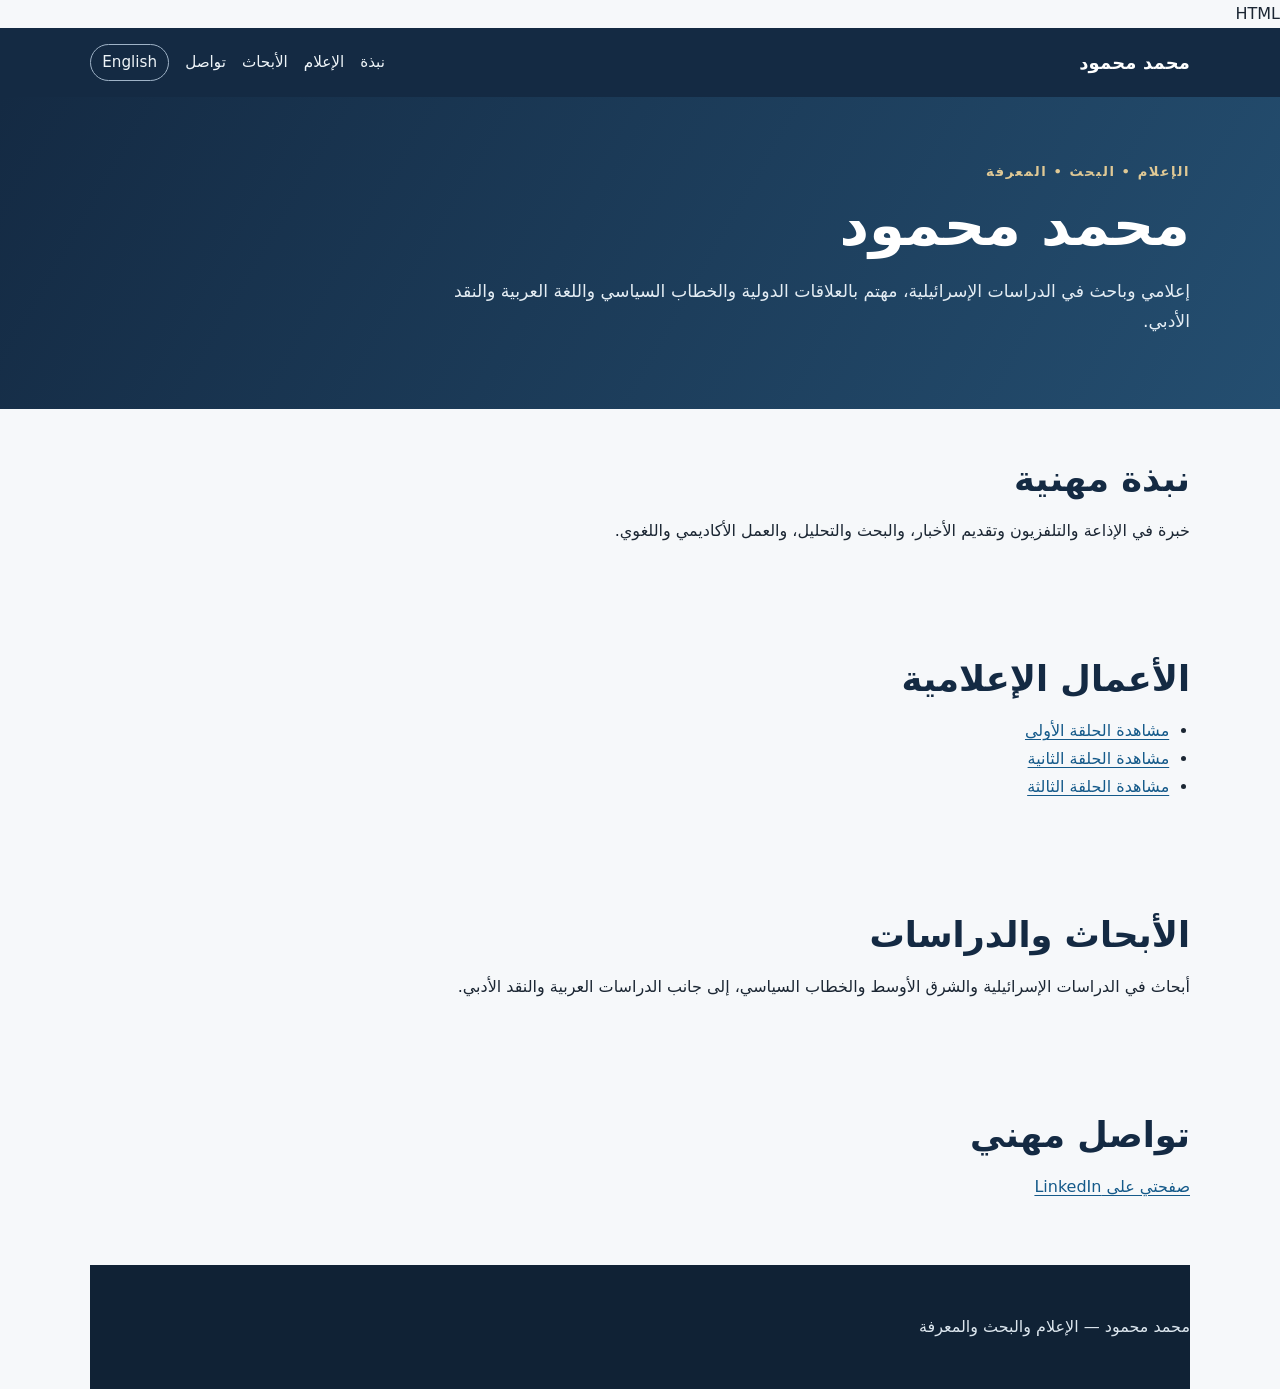
==== ar/index.html @ 9ee57ae4 "Create index.html" ====
HTML
<!doctype html>
<html lang="ar" dir="rtl">
<head>
<meta charset="utf-8">
<meta name="viewport" content="width=device-width, initial-scale=1">
<title>محمد محمود | الإعلام والبحث والمعرفة</title>
<link rel="stylesheet" href="../styles.css">
</head>
<body>
<header class="top">
<div class="wrap nav">
<a class="brand" href="./">محمد محمود</a>
<nav class="navlinks">
<a href="#about">نبذة</a>
<a href="#media">الإعلام</a>
<a href="#research">الأبحاث</a>
<a href="#contact">تواصل</a>
<a class="lang" href="../en/">English</a>
</nav>
</div>
</header>
<main>
<section class="hero">
<div class="wrap">
<div class="kicker">الإعلام • البحث • المعرفة</div>
<h1>محمد محمود</h1>
<p>إعلامي وباحث في الدراسات الإسرائيلية، مهتم بالعلاقات الدولية والخطاب السياسي واللغة العربية والنقد الأدبي.</p>
</div>
</section>
<section id="about">
<div class="wrap">
<h2>نبذة مهنية</h2>
<p>خبرة في الإذاعة والتلفزيون وتقديم الأخبار، والبحث والتحليل، والعمل الأكاديمي واللغوي.</p>
</div>
</section>
<section id="media">
<div class="wrap">
<h2>الأعمال الإعلامية</h2>
<ul>
<li><a href="https://youtu.be/ucqKWUjxW2U">مشاهدة الحلقة الأولى</a></li>
<li><a href="https://youtu.be/Da2Nyr9CQKY">مشاهدة الحلقة الثانية</a></li>
<li><a href="https://youtu.be/_XRgqddhoZE">مشاهدة الحلقة الثالثة</a></li>
</ul>
</div>
</section>
<section id="research">
<div class="wrap">
<h2>الأبحاث والدراسات</h2>
<p>أبحاث في الدراسات الإسرائيلية والشرق الأوسط والخطاب السياسي، إلى جانب الدراسات العربية والنقد الأدبي.</p>
</div>
</section>
<section id="contact">
<div class="wrap">
<h2>تواصل مهني</h2>
<p><a href="https://www.linkedin.com/in/mohammad-husain-970792160/">صفحتي على LinkedIn</a></p>
</div>
</section>
</main>
<footer class="wrap">
<p>محمد محمود — الإعلام والبحث والمعرفة</p>
</footer>
</body>
</html>
---- styles.css ----
:root{--navy:#142a43;--blue:#285b83;--ink:#1b2633;--muted:#617080;--paper:#f6f8fa;--line:#dce3ea;--white:#fff;--accent:#c6a66b}
*{box-sizing:border-box}
html{scroll-behavior:smooth}
body{margin:0;background:var(--paper);color:var(--ink);font-family:system-ui,-apple-system,"Segoe UI",Tahoma,Arial,sans-serif;line-height:1.75}
a{color:#155a8a;text-underline-offset:3px}
a:hover{color:#0b3b5d}
.wrap{width:min(1100px,92%);margin:auto}
.top{background:var(--navy);color:#fff}
.nav{display:flex;align-items:center;justify-content:space-between;gap:1rem;padding:1rem 0;flex-wrap:wrap}
.brand{font-size:1.12rem;font-weight:750;letter-spacing:.01em;color:#fff;text-decoration:none}
.navlinks{display:flex;gap:1rem;flex-wrap:wrap;align-items:center}
.navlinks a{color:#eef4f8;text-decoration:none;font-size:.95rem}
.lang{border:1px solid #9fb3c7;border-radius:999px;padding:.25rem .7rem}
.hero{padding:4rem 0 3.5rem;background:linear-gradient(120deg,#142a43,#244e70);color:#fff}
.hero-grid{display:grid;grid-template-columns:1.6fr .8fr;gap:2rem;align-items:center}
.kicker{color:#e0c995;text-transform:uppercase;font-size:.82rem;letter-spacing:.12em;font-weight:700}
h1{font-size:clamp(2.1rem,5vw,3.6rem);line-height:1.13;margin:.6rem 0 1rem}
.hero p{max-width:760px;color:#e4edf4;font-size:1.08rem}
.actions{display:flex;gap:.75rem;flex-wrap:wrap;margin-top:1.5rem}
.btn{display:inline-block;padding:.7rem 1rem;border-radius:.55rem;text-decoration:none;font-weight:650;border:1px solid transparent}
.btn.light{background:#fff;color:var(--navy)}
.btn.outline{border-color:#c8d7e4;color:#fff}
.portrait{border:1px dashed #a8bdcf;border-radius:1rem;min-height:240px;display:flex;align-items:center;justify-content:center;text-align:center;padding:1.25rem;color:#e3edf5;background:rgba(255,255,255,.06)}
.portrait img{max-width:100%;max-height:320px;object-fit:cover;border-radius:.8rem}
section{padding:3rem 0}
h2{font-size:clamp(1.5rem,3vw,2.2rem);line-height:1.25;margin:0 0 .75rem;color:var(--navy)}
.lead{color:var(--muted);max-width:800px;margin-top:0}
.grid{display:grid;grid-template-columns:repeat(3,minmax(0,1fr));gap:1rem}
.card{background:var(--white);border:1px solid var(--line);border-radius:.9rem;padding:1.25rem;box-shadow:0 5px 18px rgba(20,42,67,.035)}
.card h3{margin:.15rem 0 .45rem;font-size:1.12rem;color:var(--navy)}
.card p{margin:.25rem 0;color:#4e5c6b}
.tag{display:inline-block;background:#edf3f7;color:#34536d;padding:.15rem .5rem;border-radius:999px;font-size:.78rem;margin-bottom:.5rem}
.link-list{display:grid;grid-template-columns:repeat(2,minmax(0,1fr));gap:.75rem}
.link-item{background:#fff;border:1px solid var(--line);padding:1rem;border-radius:.7rem}
.link-item strong{display:block;margin-bottom:.25rem}
.timeline{border-inline-start:3px solid var(--accent);padding-inline-start:1.2rem;display:grid;gap:1rem}
.timeline article{background:#fff;border:1px solid var(--line);border-radius:.75rem;padding:1rem 1.2rem}
.timeline h3{margin:.1rem 0 .35rem;color:var(--navy)}
.notice{border-inline-start:4px solid var(--accent);background:#fff;padding:1rem 1.2rem;border-radius:.4rem;color:#455566}
footer{background:#102235;color:#dce6ee;padding:2rem 0;margin-top:1rem}
footer a{color:#fff}
.small{font-size:.9rem;color:var(--muted)}
footer .small{color:#c4d1dc}
ul{padding-inline-start:1.3rem}
[dir="rtl"] body{text-align:right}
[dir="rtl"] .nav{flex-direction:row}
[dir="rtl"] .timeline{border-inline-start:0;border-inline-end:3px solid var(--accent);padding-inline-start:0;padding-inline-end:1.2rem}
@media(max-width:760px){.hero-grid{grid-template-columns:1fr}.portrait{min-height:150px}.grid{grid-template-columns:1fr}.link-list{grid-template-columns:1fr}.hero{padding:2.8rem 0}.nav{align-items:flex-start}}
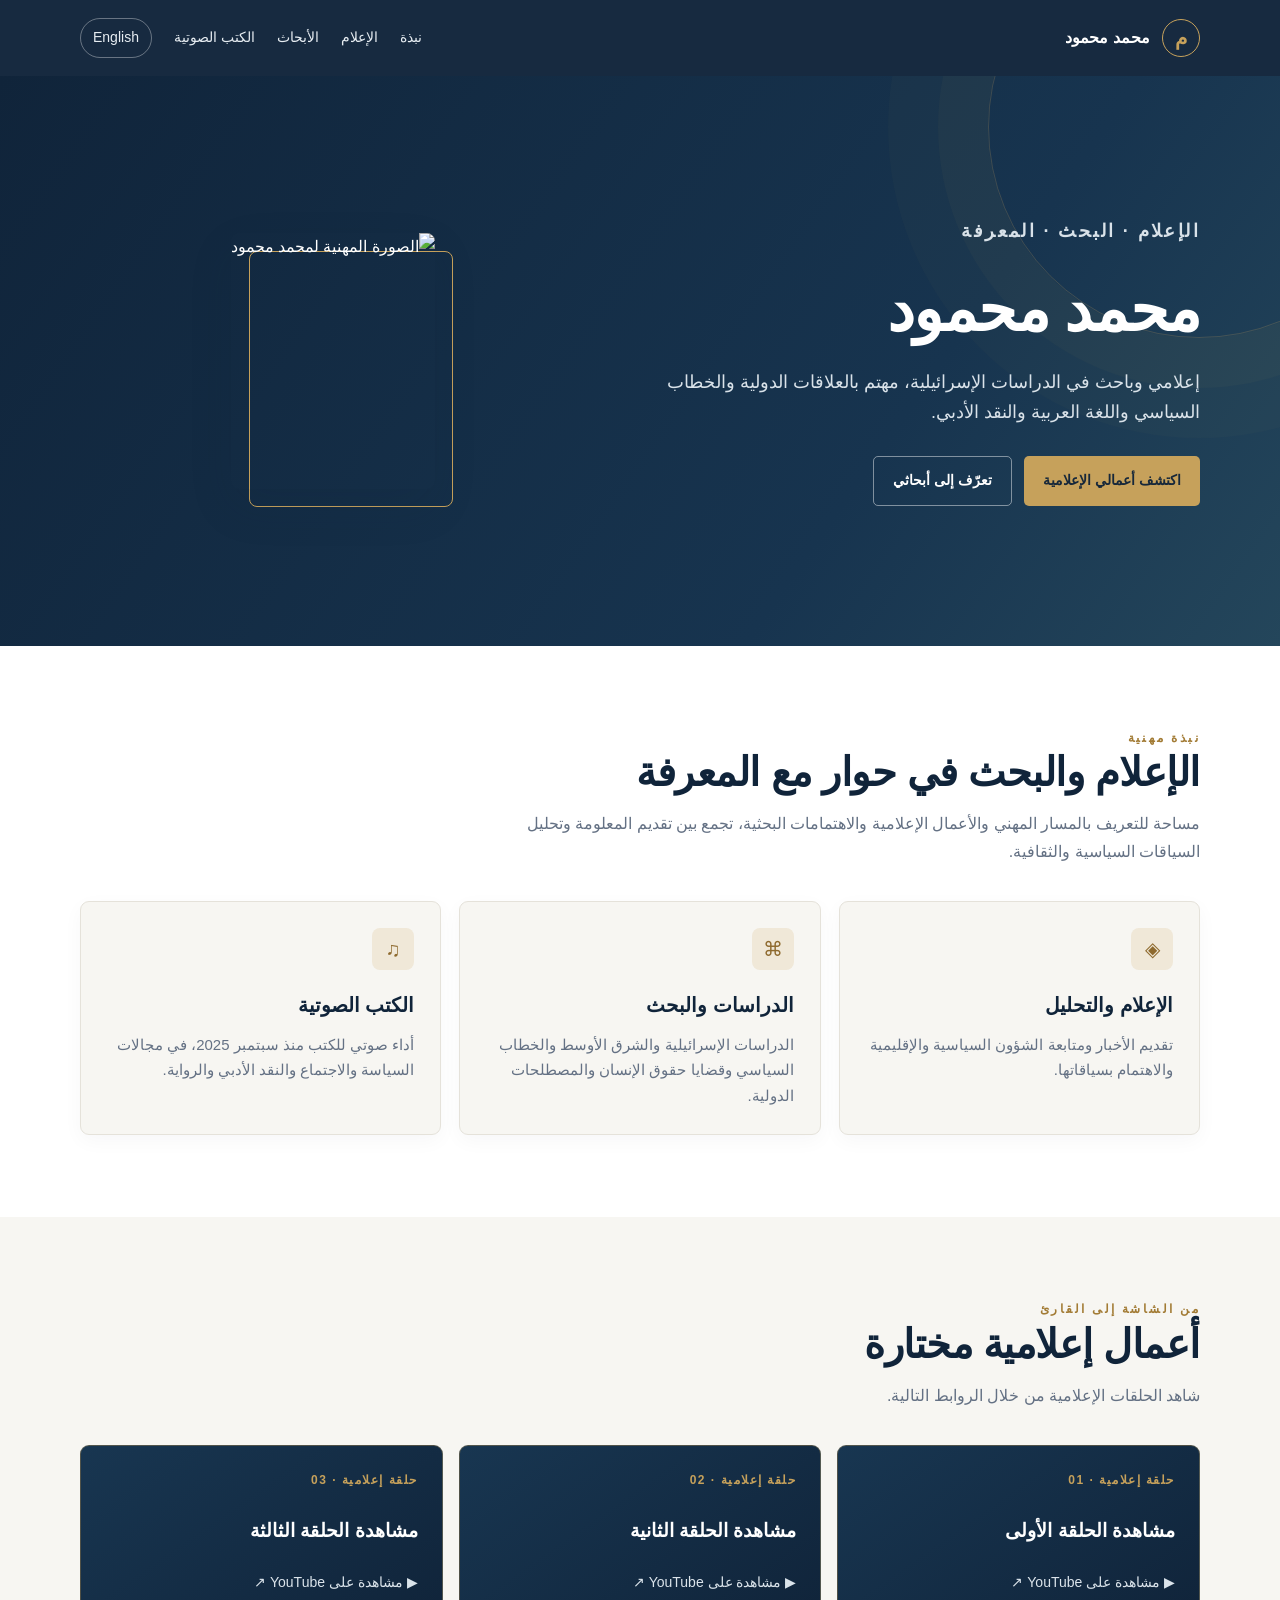
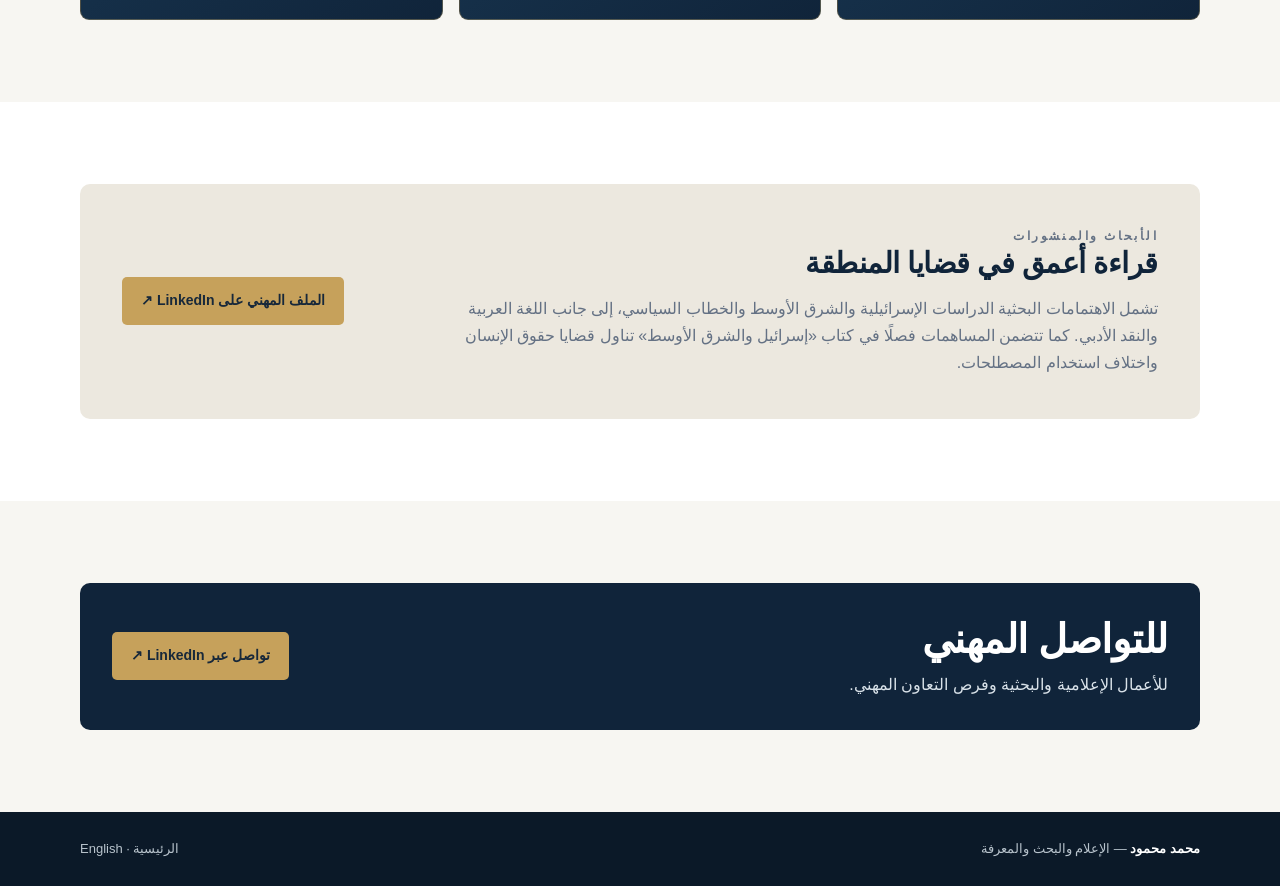
==== commit 4b514ce6: "Update index.html" ====
--- a/ar/index.html
+++ b/ar/index.html
@@ -1,64 +1,156 @@
-HTML
+
 <!doctype html>
 <html lang="ar" dir="rtl">
 <head>
-<meta charset="utf-8">
-<meta name="viewport" content="width=device-width, initial-scale=1">
-<title>محمد محمود | الإعلام والبحث والمعرفة</title>
-<link rel="stylesheet" href="../styles.css">
+  <meta charset="utf-8">
+  <meta name="viewport" content="width=device-width, initial-scale=1">
+  <meta name="description" content="الموقع المهني لمحمد محمود، إعلامي وباحث في الدراسات الإسرائيلية والإعلام واللغة العربية.">
+  <title>محمد محمود | الإعلام والبحث والمعرفة</title>
+  <link rel="stylesheet" href="../styles.css">
 </head>
 <body>
-<header class="top">
-<div class="wrap nav">
-<a class="brand" href="./">محمد محمود</a>
-<nav class="navlinks">
-<a href="#about">نبذة</a>
-<a href="#media">الإعلام</a>
-<a href="#research">الأبحاث</a>
-<a href="#contact">تواصل</a>
-<a class="lang" href="../en/">English</a>
-</nav>
-</div>
+
+<header class="topbar">
+  <div class="wrap nav">
+    <a class="brand" href="./">
+      <span class="brand-mark">م</span>
+      <span>محمد محمود</span>
+    </a>
+    <nav class="navlinks">
+      <a href="#about">نبذة</a>
+      <a href="#media">الإعلام</a>
+      <a href="#research">الأبحاث</a>
+      <a href="#audio">الكتب الصوتية</a>
+      <a class="lang" href="../en/">English</a>
+    </nav>
+  </div>
 </header>
-<main>
-<section class="hero">
-<div class="wrap">
-<div class="kicker">الإعلام • البحث • المعرفة</div>
-<h1>محمد محمود</h1>
-<p>إعلامي وباحث في الدراسات الإسرائيلية، مهتم بالعلاقات الدولية والخطاب السياسي واللغة العربية والنقد الأدبي.</p>
-</div>
+
+<main class="hero">
+  <div class="wrap hero-grid">
+    <div class="hero-copy">
+      <p class="eyebrow">الإعلام · البحث · المعرفة</p>
+      <h1>محمد محمود</h1>
+      <p>
+        إعلامي وباحث في الدراسات الإسرائيلية، مهتم بالعلاقات الدولية
+        والخطاب السياسي واللغة العربية والنقد الأدبي.
+      </p>
+      <div class="hero-actions">
+        <a class="btn btn-gold" href="#media">اكتشف أعمالي الإعلامية</a>
+        <a class="btn btn-outline" href="#research">تعرّف إلى أبحاثي</a>
+      </div>
+    </div>
+    <div class="portrait-frame">
+      <img class="portrait"
+           src="../assets/mohammad-mahmoud.jpg"
+           alt="الصورة المهنية لمحمد محمود">
+    </div>
+  </div>
+</main>
+
+<section class="section section-white" id="about">
+  <div class="wrap">
+    <div class="section-head">
+      <p class="eyebrow">نبذة مهنية</p>
+      <h2>الإعلام والبحث في حوار مع المعرفة</h2>
+      <p>
+        مساحة للتعريف بالمسار المهني والأعمال الإعلامية والاهتمامات البحثية،
+        تجمع بين تقديم المعلومة وتحليل السياقات السياسية والثقافية.
+      </p>
+    </div>
+
+    <div class="cards">
+      <article class="card">
+        <div class="card-icon">◈</div>
+        <h3>الإعلام والتحليل</h3>
+        <p>تقديم الأخبار ومتابعة الشؤون السياسية والإقليمية والاهتمام بسياقاتها.</p>
+      </article>
+
+      <article class="card" id="research">
+        <div class="card-icon">⌘</div>
+        <h3>الدراسات والبحث</h3>
+        <p>الدراسات الإسرائيلية والشرق الأوسط والخطاب السياسي وقضايا حقوق الإنسان والمصطلحات الدولية.</p>
+      </article>
+
+      <article class="card" id="audio">
+        <div class="card-icon">♫</div>
+        <h3>الكتب الصوتية</h3>
+        <p>أداء صوتي للكتب منذ سبتمبر 2025، في مجالات السياسة والاجتماع والنقد الأدبي والرواية.</p>
+      </article>
+    </div>
+  </div>
 </section>
-<section id="about">
-<div class="wrap">
-<h2>نبذة مهنية</h2>
-<p>خبرة في الإذاعة والتلفزيون وتقديم الأخبار، والبحث والتحليل، والعمل الأكاديمي واللغوي.</p>
-</div>
+
+<section class="section" id="media">
+  <div class="wrap">
+    <div class="section-head">
+      <p class="eyebrow">من الشاشة إلى القارئ</p>
+      <h2>أعمال إعلامية مختارة</h2>
+      <p>شاهد الحلقات الإعلامية من خلال الروابط التالية.</p>
+    </div>
+
+    <div class="media-list">
+      <a class="media-link" href="https://youtu.be/ucqKWUjxW2U" target="_blank" rel="noopener">
+        <span>حلقة إعلامية · 01</span>
+        <strong>مشاهدة الحلقة الأولى</strong>
+        <span>▶ مشاهدة على YouTube ↗</span>
+      </a>
+
+      <a class="media-link" href="https://youtu.be/Da2Nyr9CQKY" target="_blank" rel="noopener">
+        <span>حلقة إعلامية · 02</span>
+        <strong>مشاهدة الحلقة الثانية</strong>
+        <span>▶ مشاهدة على YouTube ↗</span>
+      </a>
+
+      <a class="media-link" href="https://youtu.be/_XRgqddhoZE" target="_blank" rel="noopener">
+        <span>حلقة إعلامية · 03</span>
+        <strong>مشاهدة الحلقة الثالثة</strong>
+        <span>▶ مشاهدة على YouTube ↗</span>
+      </a>
+    </div>
+  </div>
 </section>
-<section id="media">
-<div class="wrap">
-<h2>الأعمال الإعلامية</h2>
-<ul>
-<li><a href="https://youtu.be/ucqKWUjxW2U">مشاهدة الحلقة الأولى</a></li>
-<li><a href="https://youtu.be/Da2Nyr9CQKY">مشاهدة الحلقة الثانية</a></li>
-<li><a href="https://youtu.be/_XRgqddhoZE">مشاهدة الحلقة الثالثة</a></li>
-</ul>
-</div>
+
+<section class="section section-white">
+  <div class="wrap">
+    <div class="feature-band">
+      <div>
+        <p class="eyebrow">الأبحاث والمنشورات</p>
+        <h2>قراءة أعمق في قضايا المنطقة</h2>
+        <p>
+          تشمل الاهتمامات البحثية الدراسات الإسرائيلية والشرق الأوسط
+          والخطاب السياسي، إلى جانب اللغة العربية والنقد الأدبي.
+          كما تتضمن المساهمات فصلًا في كتاب «إسرائيل والشرق الأوسط»
+          تناول قضايا حقوق الإنسان واختلاف استخدام المصطلحات.
+        </p>
+      </div>
+      <a class="btn btn-gold"
+         href="https://www.linkedin.com/in/mohammad-husain-970792160/"
+         target="_blank" rel="noopener">الملف المهني على LinkedIn ↗</a>
+    </div>
+  </div>
 </section>
-<section id="research">
-<div class="wrap">
-<h2>الأبحاث والدراسات</h2>
-<p>أبحاث في الدراسات الإسرائيلية والشرق الأوسط والخطاب السياسي، إلى جانب الدراسات العربية والنقد الأدبي.</p>
-</div>
+
+<section class="section">
+  <div class="wrap">
+    <div class="contact-row">
+      <div>
+        <h2>للتواصل المهني</h2>
+        <p>للأعمال الإعلامية والبحثية وفرص التعاون المهني.</p>
+      </div>
+      <a class="btn btn-gold"
+         href="https://www.linkedin.com/in/mohammad-husain-970792160/"
+         target="_blank" rel="noopener">تواصل عبر LinkedIn ↗</a>
+    </div>
+  </div>
 </section>
-<section id="contact">
-<div class="wrap">
-<h2>تواصل مهني</h2>
-<p><a href="https://www.linkedin.com/in/mohammad-husain-970792160/">صفحتي على LinkedIn</a></p>
-</div>
-</section>
-</main>
-<footer class="wrap">
-<p>محمد محمود — الإعلام والبحث والمعرفة</p>
+
+<footer class="footer">
+  <div class="wrap footer-inner">
+    <span><strong>محمد محمود</strong> — الإعلام والبحث والمعرفة</span>
+    <span><a href="../">الرئيسية</a> · <a href="../en/">English</a></span>
+  </div>
 </footer>
+
 </body>
 </html>
--- a/styles.css
+++ b/styles.css
@@ -1,49 +1,79 @@
-
-:root{--navy:#142a43;--blue:#285b83;--ink:#1b2633;--muted:#617080;--paper:#f6f8fa;--line:#dce3ea;--white:#fff;--accent:#c6a66b}
-*{box-sizing:border-box}
-html{scroll-behavior:smooth}
-body{margin:0;background:var(--paper);color:var(--ink);font-family:system-ui,-apple-system,"Segoe UI",Tahoma,Arial,sans-serif;line-height:1.75}
-a{color:#155a8a;text-underline-offset:3px}
-a:hover{color:#0b3b5d}
-.wrap{width:min(1100px,92%);margin:auto}
-.top{background:var(--navy);color:#fff}
-.nav{display:flex;align-items:center;justify-content:space-between;gap:1rem;padding:1rem 0;flex-wrap:wrap}
-.brand{font-size:1.12rem;font-weight:750;letter-spacing:.01em;color:#fff;text-decoration:none}
-.navlinks{display:flex;gap:1rem;flex-wrap:wrap;align-items:center}
-.navlinks a{color:#eef4f8;text-decoration:none;font-size:.95rem}
-.lang{border:1px solid #9fb3c7;border-radius:999px;padding:.25rem .7rem}
-.hero{padding:4rem 0 3.5rem;background:linear-gradient(120deg,#142a43,#244e70);color:#fff}
-.hero-grid{display:grid;grid-template-columns:1.6fr .8fr;gap:2rem;align-items:center}
-.kicker{color:#e0c995;text-transform:uppercase;font-size:.82rem;letter-spacing:.12em;font-weight:700}
-h1{font-size:clamp(2.1rem,5vw,3.6rem);line-height:1.13;margin:.6rem 0 1rem}
-.hero p{max-width:760px;color:#e4edf4;font-size:1.08rem}
-.actions{display:flex;gap:.75rem;flex-wrap:wrap;margin-top:1.5rem}
-.btn{display:inline-block;padding:.7rem 1rem;border-radius:.55rem;text-decoration:none;font-weight:650;border:1px solid transparent}
-.btn.light{background:#fff;color:var(--navy)}
-.btn.outline{border-color:#c8d7e4;color:#fff}
-.portrait{border:1px dashed #a8bdcf;border-radius:1rem;min-height:240px;display:flex;align-items:center;justify-content:center;text-align:center;padding:1.25rem;color:#e3edf5;background:rgba(255,255,255,.06)}
-.portrait img{max-width:100%;max-height:320px;object-fit:cover;border-radius:.8rem}
-section{padding:3rem 0}
-h2{font-size:clamp(1.5rem,3vw,2.2rem);line-height:1.25;margin:0 0 .75rem;color:var(--navy)}
-.lead{color:var(--muted);max-width:800px;margin-top:0}
-.grid{display:grid;grid-template-columns:repeat(3,minmax(0,1fr));gap:1rem}
-.card{background:var(--white);border:1px solid var(--line);border-radius:.9rem;padding:1.25rem;box-shadow:0 5px 18px rgba(20,42,67,.035)}
-.card h3{margin:.15rem 0 .45rem;font-size:1.12rem;color:var(--navy)}
-.card p{margin:.25rem 0;color:#4e5c6b}
-.tag{display:inline-block;background:#edf3f7;color:#34536d;padding:.15rem .5rem;border-radius:999px;font-size:.78rem;margin-bottom:.5rem}
-.link-list{display:grid;grid-template-columns:repeat(2,minmax(0,1fr));gap:.75rem}
-.link-item{background:#fff;border:1px solid var(--line);padding:1rem;border-radius:.7rem}
-.link-item strong{display:block;margin-bottom:.25rem}
-.timeline{border-inline-start:3px solid var(--accent);padding-inline-start:1.2rem;display:grid;gap:1rem}
-.timeline article{background:#fff;border:1px solid var(--line);border-radius:.75rem;padding:1rem 1.2rem}
-.timeline h3{margin:.1rem 0 .35rem;color:var(--navy)}
-.notice{border-inline-start:4px solid var(--accent);background:#fff;padding:1rem 1.2rem;border-radius:.4rem;color:#455566}
-footer{background:#102235;color:#dce6ee;padding:2rem 0;margin-top:1rem}
-footer a{color:#fff}
-.small{font-size:.9rem;color:var(--muted)}
-footer .small{color:#c4d1dc}
-ul{padding-inline-start:1.3rem}
-[dir="rtl"] body{text-align:right}
-[dir="rtl"] .nav{flex-direction:row}
-[dir="rtl"] .timeline{border-inline-start:0;border-inline-end:3px solid var(--accent);padding-inline-start:0;padding-inline-end:1.2rem}
-@media(max-width:760px){.hero-grid{grid-template-columns:1fr}.portrait{min-height:150px}.grid{grid-template-columns:1fr}.link-list{grid-template-columns:1fr}.hero{padding:2.8rem 0}.nav{align-items:flex-start}}
+:root {
+  --navy: #10243a;
+  --navy-2: #183651;
+  --gold: #c6a15b;
+  --ink: #182536;
+  --muted: #647184;
+  --paper: #f7f6f2;
+  --white: #ffffff;
+  --line: #e5e2da;
+  --soft: #edf1f4;
+  --shadow: 0 18px 45px rgba(16,36,58,.10);
+}
+* { box-sizing: border-box; }
+html { scroll-behavior: smooth; }
+body {
+  margin: 0; color: var(--ink); background: var(--paper);
+  font-family: Inter, "Segoe UI", Tahoma, Arial, sans-serif; line-height: 1.7;
+}
+a { color: inherit; text-decoration: none; }
+img { max-width: 100%; display: block; }
+.wrap { width: min(1120px, calc(100% - 40px)); margin-inline: auto; }
+.topbar { position: sticky; top: 0; z-index: 20; background: rgba(16,36,58,.97); color: white; backdrop-filter: blur(12px); }
+.nav { display:flex; align-items:center; justify-content:space-between; gap:24px; min-height:76px; }
+.brand { display:flex; align-items:center; gap:12px; font-weight:800; letter-spacing:.2px; }
+.brand-mark { width:38px; height:38px; display:grid; place-items:center; border:1px solid var(--gold); color:var(--gold); border-radius:50%; font-family: Georgia,serif; font-size:20px; }
+.navlinks { display:flex; flex-wrap:wrap; align-items:center; gap:22px; font-size:14px; color:#e7edf2; }
+.navlinks a:hover, .navlinks a:focus { color:var(--gold); }
+.lang { border:1px solid rgba(255,255,255,.35); padding:7px 12px; border-radius:999px; }
+.hero { background:linear-gradient(125deg, var(--navy) 0%, #17344f 68%, #24465b 100%); color:white; overflow:hidden; position:relative; }
+.hero:after { content:""; position:absolute; width:420px; height:420px; border:1px solid rgba(198,161,91,.23); border-radius:50%; right:-130px; top:-160px; box-shadow:0 0 0 50px rgba(198,161,91,.035),0 0 0 100px rgba(198,161,91,.025); }
+.hero-grid { min-height:570px; display:grid; grid-template-columns:1.05fr .95fr; align-items:center; gap:56px; padding-block:64px; position:relative; z-index:1; }
+.eyebrow { color:var(--gold); text-transform:uppercase; letter-spacing:2.4px; font-size:12px; font-weight:800; margin:0 0 16px; }
+h1,h2,h3,p { margin-top:0; }
+h1 { font-size:clamp(36px,5vw,62px); line-height:1.12; letter-spacing:-1.5px; margin-bottom:22px; }
+.hero p { color:#d9e2e9; font-size:18px; max-width:620px; margin-bottom:28px; }
+.hero-actions { display:flex; flex-wrap:wrap; gap:12px; }
+.btn { display:inline-flex; align-items:center; justify-content:center; gap:8px; padding:12px 19px; border-radius:5px; font-weight:750; font-size:14px; transition:transform .2s, background .2s; }
+.btn:hover { transform:translateY(-2px); }
+.btn-gold { background:var(--gold); color:#17283a; }
+.btn-outline { border:1px solid rgba(255,255,255,.45); color:white; }
+.portrait-frame { max-width:410px; margin-inline:auto; position:relative; }
+.portrait-frame:before { content:""; position:absolute; inset:18px -18px -18px 18px; border:1px solid var(--gold); border-radius:8px; }
+.portrait { width:100%; aspect-ratio:4/5; object-fit:cover; object-position:center 24%; border-radius:8px; position:relative; box-shadow:var(--shadow); }
+.section { padding:82px 0; }
+.section-white { background:white; }
+.section-head { max-width:720px; margin-bottom:36px; }
+.section-head .eyebrow { color:#a27b34; }
+h2 { color:var(--navy); font-size:clamp(28px,3.3vw,40px); line-height:1.2; margin-bottom:14px; letter-spacing:-.5px; }
+.section-head p { color:var(--muted); margin-bottom:0; }
+.cards { display:grid; grid-template-columns:repeat(3,1fr); gap:18px; }
+.card { background:white; border:1px solid var(--line); padding:26px; border-radius:9px; box-shadow:0 6px 20px rgba(16,36,58,.035); }
+.section-white .card { background:var(--paper); }
+.card-icon { width:42px; height:42px; display:grid; place-items:center; background:#f0e8d8; color:#8e6a2e; border-radius:8px; font-size:20px; margin-bottom:18px; }
+.card h3 { color:var(--navy); font-size:20px; margin-bottom:10px; }
+.card p { color:var(--muted); font-size:15px; margin-bottom:0; }
+.media-list { display:grid; grid-template-columns:repeat(3,1fr); gap:16px; }
+.media-link { display:flex; flex-direction:column; justify-content:space-between; gap:20px; min-height:175px; padding:24px; border-radius:9px; color:white; background:linear-gradient(145deg,#183651,#10243a); border:1px solid rgba(198,161,91,.35); }
+.media-link span:first-child { color:var(--gold); font-size:12px; font-weight:800; letter-spacing:1.5px; text-transform:uppercase; }
+.media-link strong { font-size:19px; line-height:1.35; }
+.media-link span:last-child { color:#dbe4eb; font-size:14px; }
+.feature-band { background:#ece8df; padding:42px; border-radius:10px; display:flex; align-items:center; justify-content:space-between; gap:28px; }
+.feature-band p { color:var(--muted); margin:0; max-width:700px; }
+.feature-band h2 { font-size:29px; }
+.contact-row { display:flex; align-items:center; justify-content:space-between; gap:24px; background:var(--navy); color:white; padding:32px; border-radius:10px; }
+.contact-row h2 { color:white; margin-bottom:8px; }
+.contact-row p { color:#d9e2e9; margin:0; }
+.footer { background:#0b1928; color:#b8c3cc; padding:26px 0; font-size:13px; }
+.footer-inner { display:flex; justify-content:space-between; gap:18px; flex-wrap:wrap; }
+.footer strong { color:white; }
+@media(max-width:800px) {
+ .nav { align-items:flex-start; flex-direction:column; padding-block:15px; gap:12px; }
+ .navlinks { gap:13px; font-size:13px; }
+ .hero-grid { grid-template-columns:1fr; gap:42px; padding-block:52px; }
+ .hero-copy { order:1; } .portrait-frame { order:2; width:min(76%,340px); }
+ .hero p { font-size:16px; }
+ .cards,.media-list { grid-template-columns:1fr; }
+ .section { padding:60px 0; }
+ .feature-band,.contact-row { flex-direction:column; align-items:flex-start; padding:26px; }
+}
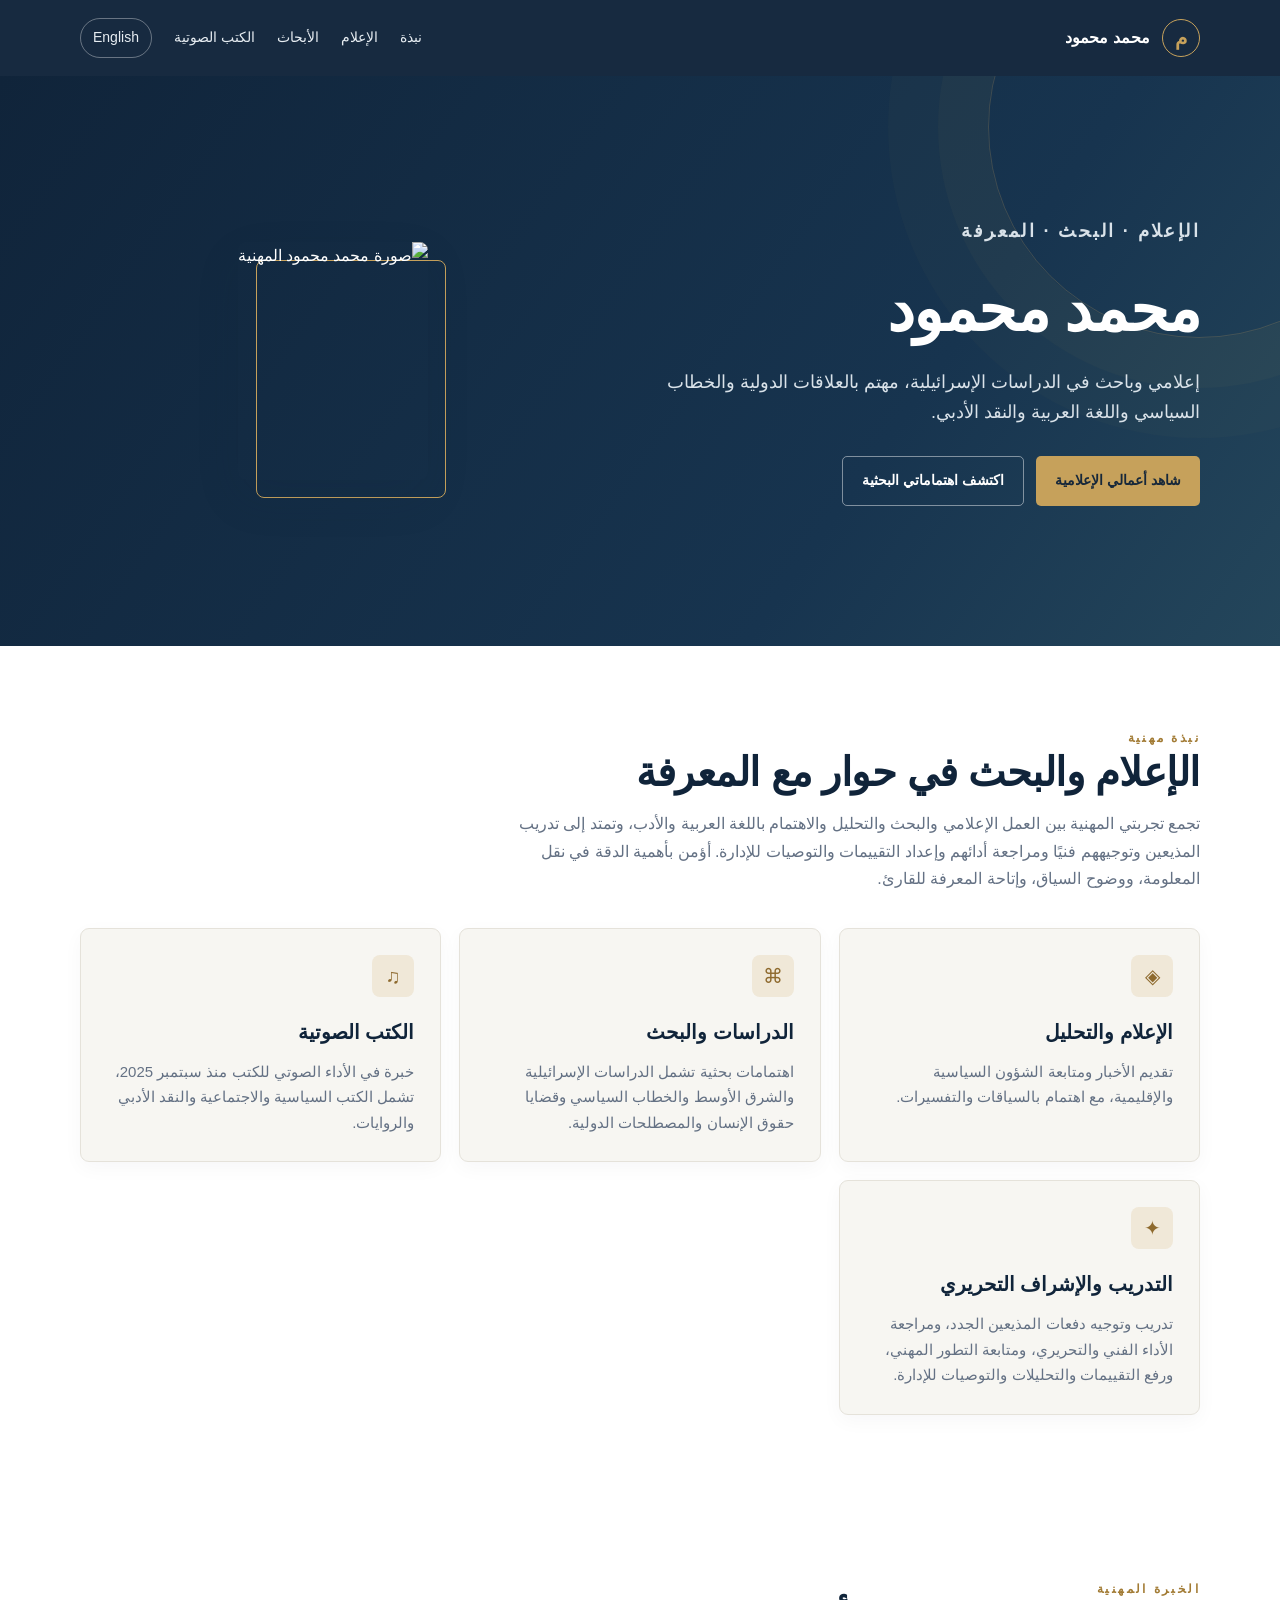
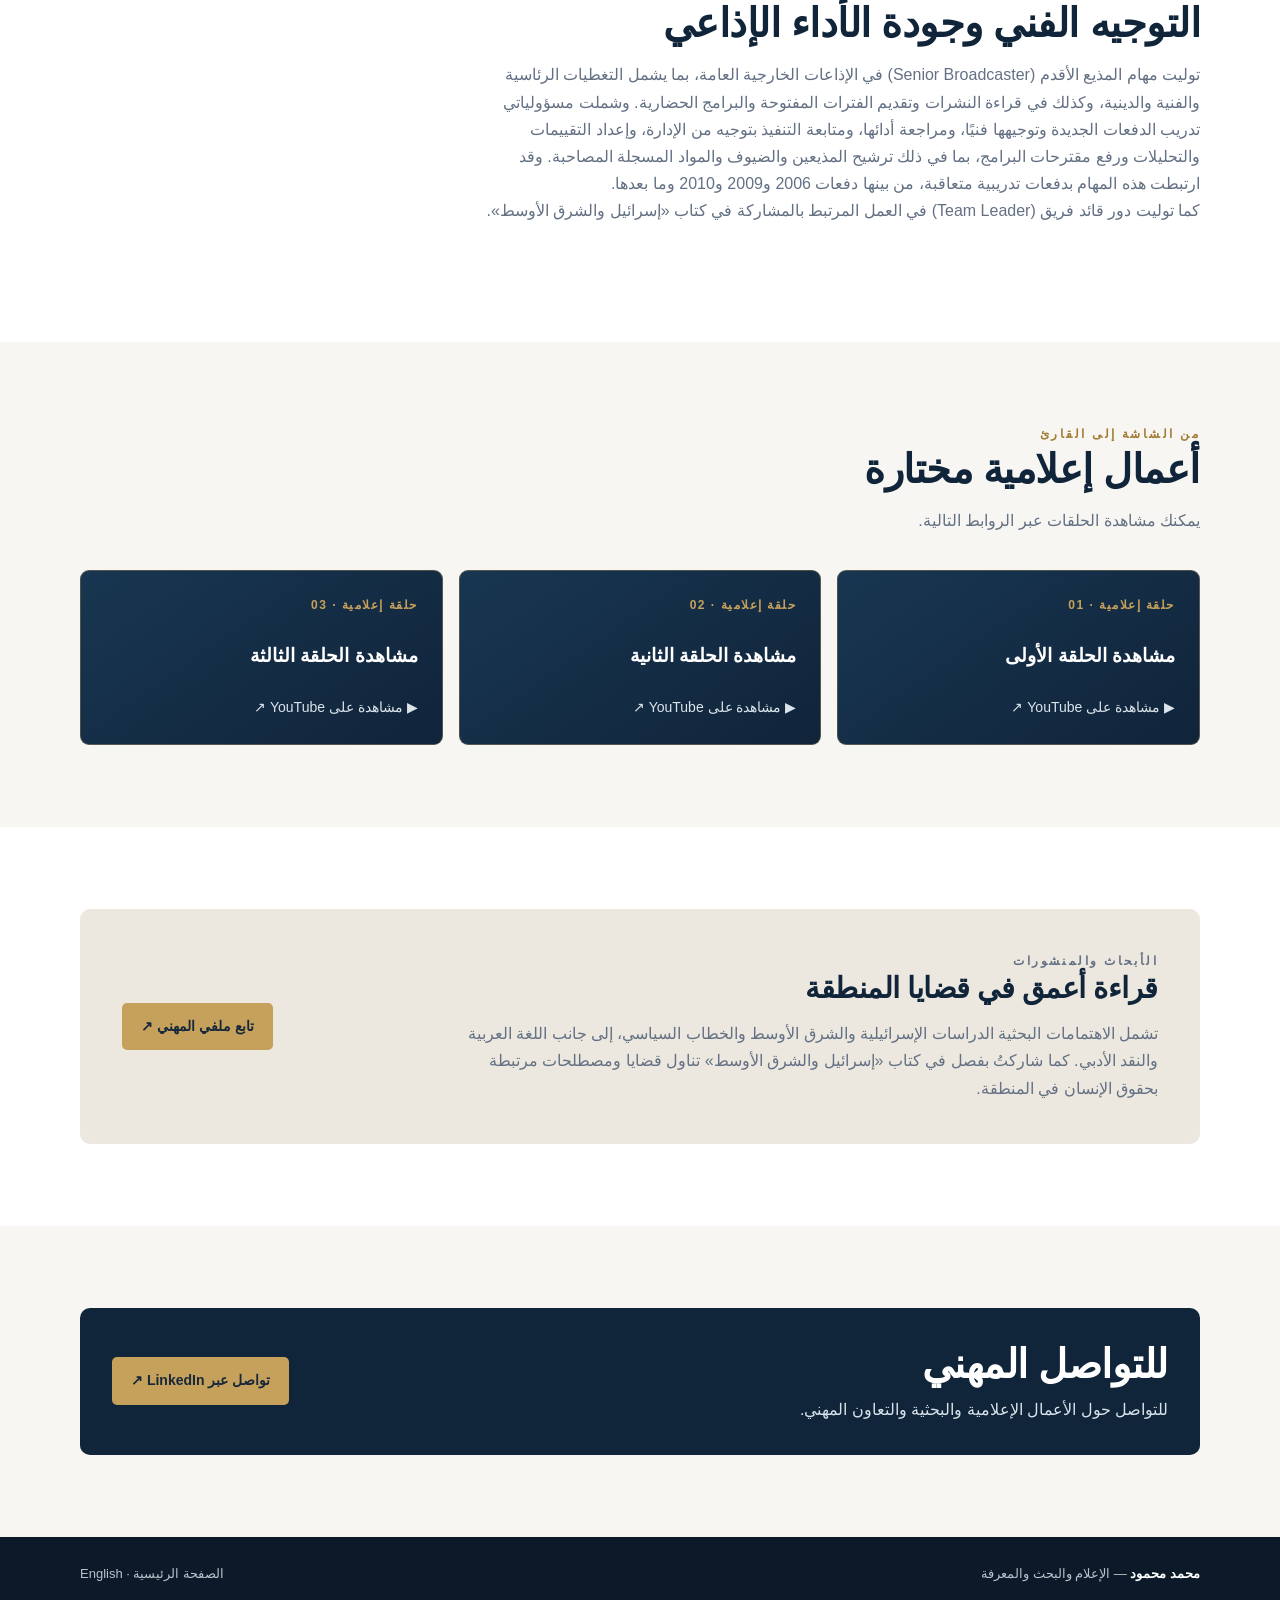
==== commit caff1e4e: "update arabic homepage" ====
--- a/ar/index.html
+++ b/ar/index.html
@@ -1,156 +1,13 @@
-
 <!doctype html>
 <html lang="ar" dir="rtl">
-<head>
-  <meta charset="utf-8">
-  <meta name="viewport" content="width=device-width, initial-scale=1">
-  <meta name="description" content="الموقع المهني لمحمد محمود، إعلامي وباحث في الدراسات الإسرائيلية والإعلام واللغة العربية.">
-  <title>محمد محمود | الإعلام والبحث والمعرفة</title>
-  <link rel="stylesheet" href="../styles.css">
-</head>
+<head><meta charset="utf-8"><meta name="viewport" content="width=device-width, initial-scale=1">
+<meta name="description" content="محمد محمود، إعلامي وباحث في الدراسات الإسرائيلية."><title>محمد محمود | الإعلام والبحث والمعرفة</title><link rel="stylesheet" href="../styles.css"></head>
 <body>
-
-<header class="topbar">
-  <div class="wrap nav">
-    <a class="brand" href="./">
-      <span class="brand-mark">م</span>
-      <span>محمد محمود</span>
-    </a>
-    <nav class="navlinks">
-      <a href="#about">نبذة</a>
-      <a href="#media">الإعلام</a>
-      <a href="#research">الأبحاث</a>
-      <a href="#audio">الكتب الصوتية</a>
-      <a class="lang" href="../en/">English</a>
-    </nav>
-  </div>
-</header>
-
-<main class="hero">
-  <div class="wrap hero-grid">
-    <div class="hero-copy">
-      <p class="eyebrow">الإعلام · البحث · المعرفة</p>
-      <h1>محمد محمود</h1>
-      <p>
-        إعلامي وباحث في الدراسات الإسرائيلية، مهتم بالعلاقات الدولية
-        والخطاب السياسي واللغة العربية والنقد الأدبي.
-      </p>
-      <div class="hero-actions">
-        <a class="btn btn-gold" href="#media">اكتشف أعمالي الإعلامية</a>
-        <a class="btn btn-outline" href="#research">تعرّف إلى أبحاثي</a>
-      </div>
-    </div>
-    <div class="portrait-frame">
-      <img class="portrait"
-           src="../assets/mohammad-mahmoud.jpg"
-           alt="الصورة المهنية لمحمد محمود">
-    </div>
-  </div>
-</main>
-
-<section class="section section-white" id="about">
-  <div class="wrap">
-    <div class="section-head">
-      <p class="eyebrow">نبذة مهنية</p>
-      <h2>الإعلام والبحث في حوار مع المعرفة</h2>
-      <p>
-        مساحة للتعريف بالمسار المهني والأعمال الإعلامية والاهتمامات البحثية،
-        تجمع بين تقديم المعلومة وتحليل السياقات السياسية والثقافية.
-      </p>
-    </div>
-
-    <div class="cards">
-      <article class="card">
-        <div class="card-icon">◈</div>
-        <h3>الإعلام والتحليل</h3>
-        <p>تقديم الأخبار ومتابعة الشؤون السياسية والإقليمية والاهتمام بسياقاتها.</p>
-      </article>
-
-      <article class="card" id="research">
-        <div class="card-icon">⌘</div>
-        <h3>الدراسات والبحث</h3>
-        <p>الدراسات الإسرائيلية والشرق الأوسط والخطاب السياسي وقضايا حقوق الإنسان والمصطلحات الدولية.</p>
-      </article>
-
-      <article class="card" id="audio">
-        <div class="card-icon">♫</div>
-        <h3>الكتب الصوتية</h3>
-        <p>أداء صوتي للكتب منذ سبتمبر 2025، في مجالات السياسة والاجتماع والنقد الأدبي والرواية.</p>
-      </article>
-    </div>
-  </div>
-</section>
-
-<section class="section" id="media">
-  <div class="wrap">
-    <div class="section-head">
-      <p class="eyebrow">من الشاشة إلى القارئ</p>
-      <h2>أعمال إعلامية مختارة</h2>
-      <p>شاهد الحلقات الإعلامية من خلال الروابط التالية.</p>
-    </div>
-
-    <div class="media-list">
-      <a class="media-link" href="https://youtu.be/ucqKWUjxW2U" target="_blank" rel="noopener">
-        <span>حلقة إعلامية · 01</span>
-        <strong>مشاهدة الحلقة الأولى</strong>
-        <span>▶ مشاهدة على YouTube ↗</span>
-      </a>
-
-      <a class="media-link" href="https://youtu.be/Da2Nyr9CQKY" target="_blank" rel="noopener">
-        <span>حلقة إعلامية · 02</span>
-        <strong>مشاهدة الحلقة الثانية</strong>
-        <span>▶ مشاهدة على YouTube ↗</span>
-      </a>
-
-      <a class="media-link" href="https://youtu.be/_XRgqddhoZE" target="_blank" rel="noopener">
-        <span>حلقة إعلامية · 03</span>
-        <strong>مشاهدة الحلقة الثالثة</strong>
-        <span>▶ مشاهدة على YouTube ↗</span>
-      </a>
-    </div>
-  </div>
-</section>
-
-<section class="section section-white">
-  <div class="wrap">
-    <div class="feature-band">
-      <div>
-        <p class="eyebrow">الأبحاث والمنشورات</p>
-        <h2>قراءة أعمق في قضايا المنطقة</h2>
-        <p>
-          تشمل الاهتمامات البحثية الدراسات الإسرائيلية والشرق الأوسط
-          والخطاب السياسي، إلى جانب اللغة العربية والنقد الأدبي.
-          كما تتضمن المساهمات فصلًا في كتاب «إسرائيل والشرق الأوسط»
-          تناول قضايا حقوق الإنسان واختلاف استخدام المصطلحات.
-        </p>
-      </div>
-      <a class="btn btn-gold"
-         href="https://www.linkedin.com/in/mohammad-husain-970792160/"
-         target="_blank" rel="noopener">الملف المهني على LinkedIn ↗</a>
-    </div>
-  </div>
-</section>
-
-<section class="section">
-  <div class="wrap">
-    <div class="contact-row">
-      <div>
-        <h2>للتواصل المهني</h2>
-        <p>للأعمال الإعلامية والبحثية وفرص التعاون المهني.</p>
-      </div>
-      <a class="btn btn-gold"
-         href="https://www.linkedin.com/in/mohammad-husain-970792160/"
-         target="_blank" rel="noopener">تواصل عبر LinkedIn ↗</a>
-    </div>
-  </div>
-</section>
-
-<footer class="footer">
-  <div class="wrap footer-inner">
-    <span><strong>محمد محمود</strong> — الإعلام والبحث والمعرفة</span>
-    <span><a href="../">الرئيسية</a> · <a href="../en/">English</a></span>
-  </div>
-</footer>
-
-</body>
-</html>
+<header class="topbar"><div class="wrap nav"><a class="brand" href="./"><span class="brand-mark">م</span><span>محمد محمود</span></a><nav class="navlinks"><a href="#about">نبذة</a><a href="#media">الإعلام</a><a href="#research">الأبحاث</a><a href="#audio">الكتب الصوتية</a><a class="lang" href="../en/">English</a></nav></div></header>
+<main class="hero"><div class="wrap hero-grid"><div class="hero-copy"><p class="eyebrow">الإعلام · البحث · المعرفة</p><h1>محمد محمود</h1><p>إعلامي وباحث في الدراسات الإسرائيلية، مهتم بالعلاقات الدولية والخطاب السياسي واللغة العربية والنقد الأدبي.</p><div class="hero-actions"><a class="btn btn-gold" href="#media">شاهد أعمالي الإعلامية</a><a class="btn btn-outline" href="#research">اكتشف اهتماماتي البحثية</a></div></div><div class="portrait-frame"><img class="portrait" src="../assets/mohammad-mahmoud.jpg" alt="صورة محمد محمود المهنية"></div></div></main>
+<section class="section section-white" id="about"><div class="wrap"><div class="section-head"><p class="eyebrow">نبذة مهنية</p><h2>الإعلام والبحث في حوار مع المعرفة</h2><p>تجمع تجربتي المهنية بين العمل الإعلامي والبحث والتحليل والاهتمام باللغة العربية والأدب، وتمتد إلى تدريب المذيعين وتوجيههم فنيًا ومراجعة أدائهم وإعداد التقييمات والتوصيات للإدارة. أؤمن بأهمية الدقة في نقل المعلومة، ووضوح السياق، وإتاحة المعرفة للقارئ.</p></div><div class="cards"><article class="card"><div class="card-icon">◈</div><h3>الإعلام والتحليل</h3><p>تقديم الأخبار ومتابعة الشؤون السياسية والإقليمية، مع اهتمام بالسياقات والتفسيرات.</p></article><article class="card" id="research"><div class="card-icon">⌘</div><h3>الدراسات والبحث</h3><p>اهتمامات بحثية تشمل الدراسات الإسرائيلية والشرق الأوسط والخطاب السياسي وقضايا حقوق الإنسان والمصطلحات الدولية.</p></article><article class="card" id="audio"><div class="card-icon">♫</div><h3>الكتب الصوتية</h3><p>خبرة في الأداء الصوتي للكتب منذ سبتمبر 2025، تشمل الكتب السياسية والاجتماعية والنقد الأدبي والروايات.</p></article><article class="card"><div class="card-icon">✦</div><h3>التدريب والإشراف التحريري</h3><p>تدريب وتوجيه دفعات المذيعين الجدد، ومراجعة الأداء الفني والتحريري، ومتابعة التطور المهني، ورفع التقييمات والتحليلات والتوصيات للإدارة.</p></article></div></div></section>
+<section class="section section-white" id="leadership"><div class="wrap"><div class="section-head"><p class="eyebrow">الخبرة المهنية</p><h2>التوجيه الفني وجودة الأداء الإذاعي</h2><p>توليت مهام المذيع الأقدم (Senior Broadcaster) في الإذاعات الخارجية العامة، بما يشمل التغطيات الرئاسية والفنية والدينية، وكذلك في قراءة النشرات وتقديم الفترات المفتوحة والبرامج الحضارية. وشملت مسؤولياتي تدريب الدفعات الجديدة وتوجيهها فنيًا، ومراجعة أدائها، ومتابعة التنفيذ بتوجيه من الإدارة، وإعداد التقييمات والتحليلات ورفع مقترحات البرامج، بما في ذلك ترشيح المذيعين والضيوف والمواد المسجلة المصاحبة. وقد ارتبطت هذه المهام بدفعات تدريبية متعاقبة، من بينها دفعات 2006 و2009 و2010 وما بعدها.</p><p>كما توليت دور قائد فريق (Team Leader) في العمل المرتبط بالمشاركة في كتاب «إسرائيل والشرق الأوسط».</p></div></div></section><section class="section" id="media"><div class="wrap"><div class="section-head"><p class="eyebrow">من الشاشة إلى القارئ</p><h2>أعمال إعلامية مختارة</h2><p>يمكنك مشاهدة الحلقات عبر الروابط التالية.</p></div><div class="media-list"><a class="media-link" href="https://youtu.be/ucqKWUjxW2U?si=SjW4HS8mCEBNclw4" target="_blank" rel="noopener"><span>حلقة إعلامية · 01</span><strong>مشاهدة الحلقة الأولى</strong><span>▶ مشاهدة على YouTube ↗</span></a><a class="media-link" href="https://youtu.be/Da2Nyr9CQKY?si=fNWJLGG7Osg89wKc" target="_blank" rel="noopener"><span>حلقة إعلامية · 02</span><strong>مشاهدة الحلقة الثانية</strong><span>▶ مشاهدة على YouTube ↗</span></a><a class="media-link" href="https://youtu.be/_XRgqddhoZE?si=0W82ogWvSQvIq0cT" target="_blank" rel="noopener"><span>حلقة إعلامية · 03</span><strong>مشاهدة الحلقة الثالثة</strong><span>▶ مشاهدة على YouTube ↗</span></a></div></div></section>
+<section class="section section-white"><div class="wrap"><div class="feature-band"><div><p class="eyebrow">الأبحاث والمنشورات</p><h2>قراءة أعمق في قضايا المنطقة</h2><p>تشمل الاهتمامات البحثية الدراسات الإسرائيلية والشرق الأوسط والخطاب السياسي، إلى جانب اللغة العربية والنقد الأدبي. كما شاركتُ بفصل في كتاب «إسرائيل والشرق الأوسط» تناول قضايا ومصطلحات مرتبطة بحقوق الإنسان في المنطقة.</p></div><a class="btn btn-gold" href="https://www.linkedin.com/in/mohammad-husain-970792160/" target="_blank" rel="noopener">تابع ملفي المهني ↗</a></div></div></section>
+<section class="section"><div class="wrap"><div class="contact-row"><div><h2>للتواصل المهني</h2><p>للتواصل حول الأعمال الإعلامية والبحثية والتعاون المهني.</p></div><a class="btn btn-gold" href="https://www.linkedin.com/in/mohammad-husain-970792160/" target="_blank" rel="noopener">تواصل عبر LinkedIn ↗</a></div></div></section>
+<footer class="footer"><div class="wrap footer-inner"><span><strong>محمد محمود</strong> — الإعلام والبحث والمعرفة</span><span><a href="../">الصفحة الرئيسية</a> · <a href="../en/">English</a></span></div></footer>
+</body></html>
